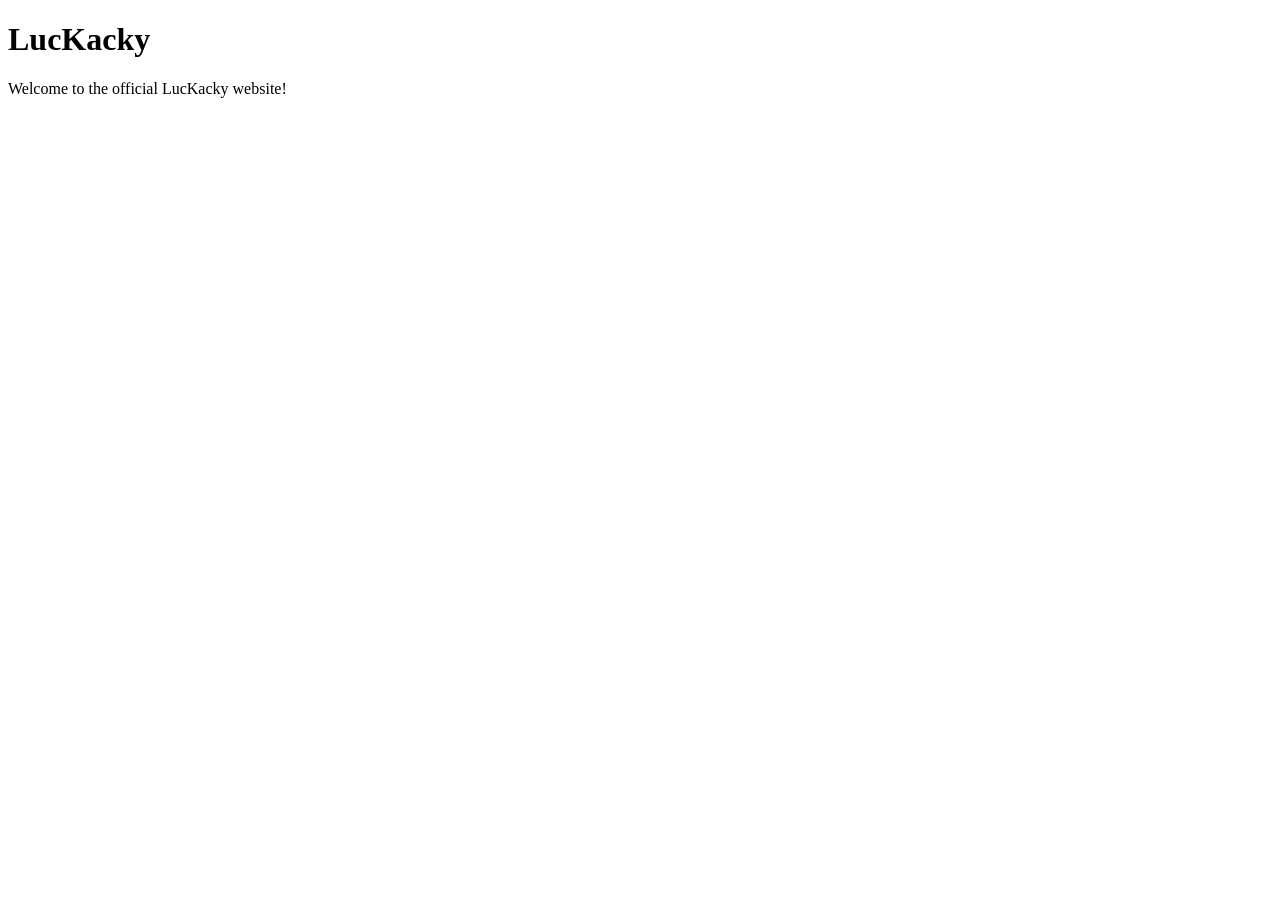
==== index.html @ ae0cadf9 "Create index.html" ====
<!DOCTYPE html>
<html lang="en">
<head>
    <meta charset="UTF-8">
    <title>LucKacky</title>
</head>

<body>

    <h1>LucKacky</h1>

    <p>Welcome to the official LucKacky website!</p>

</body>
</html>
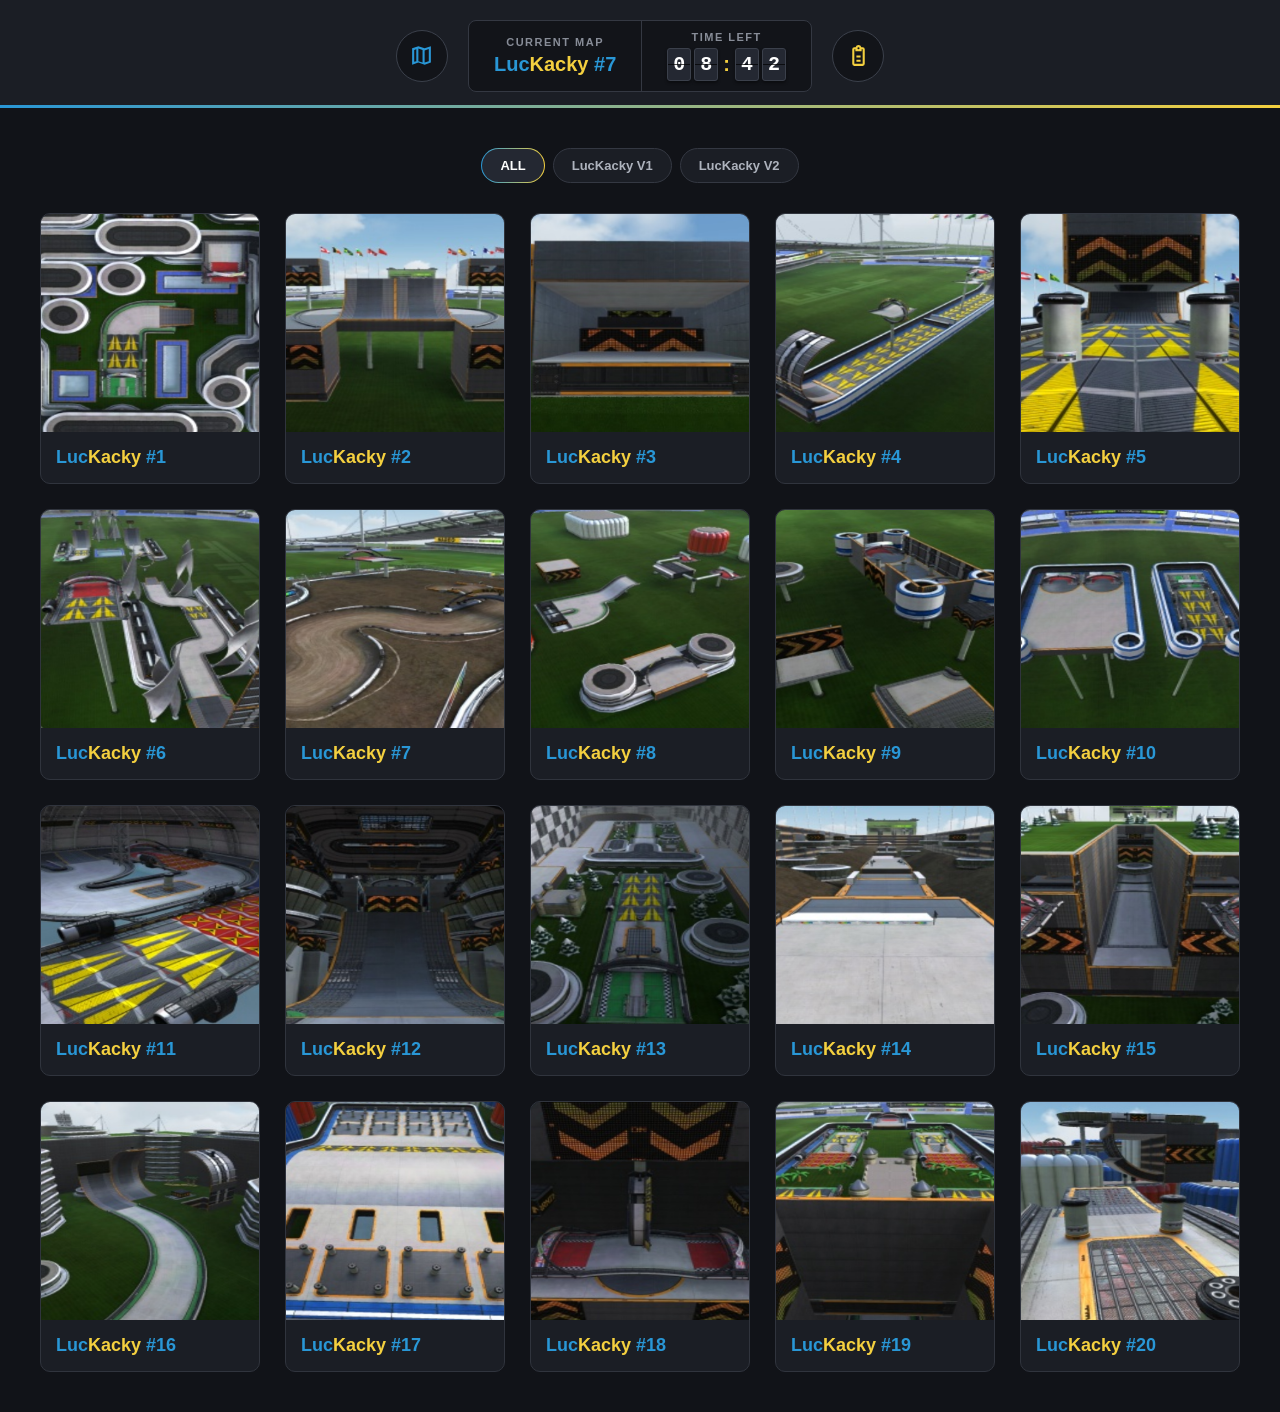
==== commit 28912944: "Update website" ====
--- a/index.html
+++ b/index.html
@@ -1,15 +1,135 @@
 <!DOCTYPE html>
 <html lang="en">
+
 <head>
     <meta charset="UTF-8">
+    <meta name="viewport" content="width=device-width, initial-scale=1.0">
     <title>LucKacky</title>
+    <link rel="stylesheet" href="style.css">
 </head>
 
 <body>
 
-    <h1>LucKacky</h1>
+    <!-- Bandeau supérieur -->
+    <header id="site-header"></header>
 
-    <p>Welcome to the official LucKacky website!</p>
+    <!-- Contenu principal -->
+    <main>
+
+        <div class="map-filters">
+            <button class="filter-button active" data-filter="all">ALL</button>
+            <button class="filter-button" data-filter="v1">LucKacky V1</button>
+            <button class="filter-button" data-filter="v2">LucKacky V2</button>
+        </div>
+
+        <div class="map-grid">
+
+    <div class="map-card" data-version="v1">
+        <img class="map-thumbnail" src="images/map1.png" alt="LucKacky #1">
+        <h3><span class="blue">Luc</span><span class="yellow">Kacky</span> <span class="blue">#1</span></h3>
+    </div>
+
+    <div class="map-card" data-version="v1">
+        <img class="map-thumbnail" src="images/map2.png" alt="LucKacky #2">
+        <h3><span class="blue">Luc</span><span class="yellow">Kacky</span> <span class="blue">#2</span></h3>
+    </div>
+
+    <div class="map-card" data-version="v1">
+        <img class="map-thumbnail" src="images/map3.png" alt="LucKacky #3">
+        <h3><span class="blue">Luc</span><span class="yellow">Kacky</span> <span class="blue">#3</span></h3>
+    </div>
+
+    <div class="map-card" data-version="v1">
+        <img class="map-thumbnail" src="images/map4.png" alt="LucKacky #4">
+        <h3><span class="blue">Luc</span><span class="yellow">Kacky</span> <span class="blue">#4</span></h3>
+    </div>
+
+    <div class="map-card" data-version="v1">
+        <img class="map-thumbnail" src="images/map5.png" alt="LucKacky #5">
+        <h3><span class="blue">Luc</span><span class="yellow">Kacky</span> <span class="blue">#5</span></h3>
+    </div>
+
+    <div class="map-card" data-version="v1">
+        <img class="map-thumbnail" src="images/map6.png" alt="LucKacky #6">
+        <h3><span class="blue">Luc</span><span class="yellow">Kacky</span> <span class="blue">#6</span></h3>
+    </div>
+
+    <div class="map-card" data-version="v1">
+        <img class="map-thumbnail" src="images/map7.png" alt="LucKacky #7">
+        <h3><span class="blue">Luc</span><span class="yellow">Kacky</span> <span class="blue">#7</span></h3>
+    </div>
+
+    <div class="map-card" data-version="v1">
+        <img class="map-thumbnail" src="images/map8.png" alt="LucKacky #8">
+        <h3><span class="blue">Luc</span><span class="yellow">Kacky</span> <span class="blue">#8</span></h3>
+    </div>
+
+    <div class="map-card" data-version="v1">
+        <img class="map-thumbnail" src="images/map9.png" alt="LucKacky #9">
+        <h3><span class="blue">Luc</span><span class="yellow">Kacky</span> <span class="blue">#9</span></h3>
+    </div>
+
+    <div class="map-card" data-version="v1">
+        <img class="map-thumbnail" src="images/map10.png" alt="LucKacky #10">
+        <h3><span class="blue">Luc</span><span class="yellow">Kacky</span> <span class="blue">#10</span></h3>
+    </div>
+
+    <div class="map-card" data-version="v2">
+        <img class="map-thumbnail" src="images/map11.png" alt="LucKacky #11">
+        <h3><span class="blue">Luc</span><span class="yellow">Kacky</span> <span class="blue">#11</span></h3>
+    </div>
+
+    <div class="map-card" data-version="v2">
+        <img class="map-thumbnail" src="images/map12.png" alt="LucKacky #12">
+        <h3><span class="blue">Luc</span><span class="yellow">Kacky</span> <span class="blue">#12</span></h3>
+    </div>
+
+    <div class="map-card" data-version="v2">
+        <img class="map-thumbnail" src="images/map13.png" alt="LucKacky #13">
+        <h3><span class="blue">Luc</span><span class="yellow">Kacky</span> <span class="blue">#13</span></h3>
+    </div>
+
+    <div class="map-card" data-version="v2">
+        <img class="map-thumbnail" src="images/map14.png" alt="LucKacky #14">
+        <h3><span class="blue">Luc</span><span class="yellow">Kacky</span> <span class="blue">#14</span></h3>
+    </div>
+
+    <div class="map-card" data-version="v2">
+        <img class="map-thumbnail" src="images/map15.png" alt="LucKacky #15">
+        <h3><span class="blue">Luc</span><span class="yellow">Kacky</span> <span class="blue">#15</span></h3>
+    </div>
+
+    <div class="map-card" data-version="v2">
+        <img class="map-thumbnail" src="images/map16.png" alt="LucKacky #16">
+        <h3><span class="blue">Luc</span><span class="yellow">Kacky</span> <span class="blue">#16</span></h3>
+    </div>
+
+    <div class="map-card" data-version="v2">
+        <img class="map-thumbnail" src="images/map17.png" alt="LucKacky #17">
+        <h3><span class="blue">Luc</span><span class="yellow">Kacky</span> <span class="blue">#17</span></h3>
+    </div>
+
+    <div class="map-card" data-version="v2">
+        <img class="map-thumbnail" src="images/map18.png" alt="LucKacky #18">
+        <h3><span class="blue">Luc</span><span class="yellow">Kacky</span> <span class="blue">#18</span></h3>
+    </div>
+
+    <div class="map-card" data-version="v2">
+        <img class="map-thumbnail" src="images/map19.png" alt="LucKacky #19">
+        <h3><span class="blue">Luc</span><span class="yellow">Kacky</span> <span class="blue">#19</span></h3>
+    </div>
+
+    <div class="map-card" data-version="v2">
+        <img class="map-thumbnail" src="images/map20.png" alt="LucKacky #20">
+        <h3><span class="blue">Luc</span><span class="yellow">Kacky</span> <span class="blue">#20</span></h3>
+    </div>
+
+</div>
+
+    </main>
+
+    <script src="script.js"></script>
 
 </body>
-</html>
+
+</html>
--- a/style.css
+++ b/style.css
@@ -0,0 +1,490 @@
+* {
+    box-sizing: border-box;
+}
+
+body {
+    margin: 0;
+    background-color: #111318;
+    color: white;
+    font-family: Arial, sans-serif;
+}
+
+/* ========================================
+   BANDEAU SUPERIEUR
+   ======================================== */
+
+header {
+    position: sticky;
+    top: 0;
+    z-index: 1000;
+
+    padding: 18px 40px 15px;
+
+    background-color: #1b1e25;
+}
+
+/* Ligne supérieure */
+
+.header-top {
+    display: flex;
+    align-items: center;
+    justify-content: center;
+
+    gap: 20px;
+
+    min-height: 75px;
+}
+
+
+/* ========================================
+   CURRENT MAP + TIME LEFT
+   ======================================== */
+
+.current-info {
+    display: flex;
+    align-items: stretch;
+
+    background-color: #121419;
+
+    border: 1px solid #343842;
+    border-radius: 8px;
+
+    overflow: hidden;
+}
+
+.round-nav-button {
+    width: 52px;
+    height: 52px;
+
+    display: flex;
+    align-items: center;
+    justify-content: center;
+
+    padding: 0;
+
+    border: 1px solid #3b404b;
+    border-radius: 50%;
+
+    background-color: #121419;
+    color: white;
+
+    font-size: 25px;
+
+    cursor: pointer;
+
+    transition:
+        transform 0.2s,
+        border-color 0.2s,
+        background-color 0.2s;
+}
+
+.round-nav-button:hover {
+    transform: scale(1.08);
+
+    border-color: #2997d6;
+    background-color: #242832;
+}
+
+
+/* Parties Current Map et Time Left */
+
+.current-map,
+.time-left {
+    display: flex;
+    flex-direction: column;
+    align-items: center;
+    justify-content: center;
+
+    padding: 10px 25px;
+}
+
+
+/* Séparation entre Map et Timer */
+
+.time-left {
+    border-left: 1px solid #343842;
+}
+
+
+/* Petits titres */
+
+.info-title {
+    margin-bottom: 5px;
+
+    color: #888d98;
+
+    font-size: 11px;
+    font-weight: bold;
+    letter-spacing: 1.5px;
+}
+
+
+/* Nom de la map */
+
+.current-map-name {
+    font-size: 20px;
+    font-weight: bold;
+}
+
+
+/* ========================================
+   HORLOGE
+   ======================================== */
+
+.flip-clock {
+    display: flex;
+    align-items: center;
+
+    gap: 3px;
+}
+
+
+/* Chaque chiffre */
+
+.flip-clock span {
+    position: relative;
+
+    min-width: 22px;
+    padding: 4px 5px;
+
+    text-align: center;
+
+    color: white;
+    background-color: #242832;
+
+    border: 1px solid #3b404b;
+    border-radius: 3px;
+
+    font-family: "Courier New", monospace;
+    font-size: 20px;
+    font-weight: bold;
+
+    box-shadow: 0 2px 3px rgba(0, 0, 0, 0.4);
+}
+
+
+/* Ligne horizontale typique des anciennes horloges */
+
+.flip-clock span::after {
+    content: "";
+
+    position: absolute;
+
+    left: 0;
+    top: 50%;
+
+    width: 100%;
+    height: 1px;
+
+    background-color: rgba(0, 0, 0, 0.7);
+}
+
+
+/* Deux points */
+
+.flip-clock b {
+    margin: 0 2px;
+
+    color: #f4d03f;
+
+    font-size: 20px;
+}
+
+/* ========================================
+   FILET BLEU -> JAUNE
+   ======================================== */
+
+header::after {
+    content: "";
+
+    position: absolute;
+
+    left: 0;
+    bottom: 0;
+
+    width: 100%;
+    height: 3px;
+
+    background: linear-gradient(
+        to right,
+        #2997d6,
+        #f4d03f
+    );
+}
+
+/* Contenu */
+
+main {
+    max-width: 1400px;
+    margin: 0 auto;
+    padding: 40px;
+}
+
+main h2 {
+    margin-top: 0;
+    font-size: 28px;
+}
+
+/* Grille des maps */
+
+.map-grid {
+    display: grid;
+    grid-template-columns: repeat(5, 1fr);
+    gap: 25px;
+}
+
+
+/* Carte d'une map */
+
+.map-card {
+    overflow: hidden;
+
+    background-color: #1b1e25;
+
+    border: 1px solid #30343d;
+    border-radius: 10px;
+
+    cursor: pointer;
+
+    transition: transform 0.2s, border-color 0.2s;
+}
+
+.map-card:hover {
+    transform: translateY(-5px);
+
+    border-color: transparent;
+
+    background:
+        linear-gradient(#1b1e25, #1b1e25) padding-box,
+        linear-gradient(to right, #2997d6, #f4d03f) border-box;
+}
+
+
+/* Thumbnail */
+
+.map-thumbnail {
+    width: 100%;
+    aspect-ratio: 1 / 1;
+
+    display: block;
+    object-fit: cover;
+
+    background-color: #292d36;
+}
+
+
+/* Nom de la map */
+
+.map-card h3 {
+    margin: 0;
+    padding: 15px;
+
+    font-size: 18px;
+}
+
+
+/* Adaptation aux petits écrans */
+
+@media (max-width: 900px) {
+
+    .map-grid {
+        grid-template-columns: repeat(2, 1fr);
+    }
+
+}
+
+@media (max-width: 600px) {
+
+    .map-grid {
+        grid-template-columns: 1fr;
+    }
+
+}
+
+.blue {
+    color: #2997d6;
+}
+
+.yellow {
+    color: #f4d03f;
+}
+
+.round-nav-button svg {
+    width: 25px;
+    height: 25px;
+
+    fill: currentColor;
+}
+
+.maps-button {
+    color: #2997d6;
+}
+
+.leaderboard-button {
+    color: #f4d03f;
+}
+
+/* ========================================
+   FILTRES DES MAPS
+   ======================================== */
+
+.map-filters {
+    display: flex;
+    justify-content: center;
+    gap: 8px;
+
+    margin-bottom: 30px;
+}
+
+.filter-button {
+    padding: 9px 18px;
+
+    color: #aeb3bd;
+    background-color: #1b1e25;
+
+    border: 1px solid #343842;
+    border-radius: 20px;
+
+    font-size: 13px;
+    font-weight: bold;
+
+    cursor: pointer;
+
+    transition: 0.2s;
+}
+
+.filter-button:hover {
+    color: white;
+    border-color: #2997d6;
+}
+
+.filter-button.active {
+    color: white;
+
+    border-color: transparent;
+
+    background:
+        linear-gradient(#242832, #242832) padding-box,
+        linear-gradient(to right, #2997d6, #f4d03f) border-box;
+}
+
+.round-nav-button {
+    text-decoration: none;
+}
+
+/* ========================================
+   PAGE MAP
+   ======================================== */
+
+.map-page {
+    max-width: 1000px;
+    margin: 0 auto;
+    padding: 40px;
+}
+
+.map-page > h1 {
+    text-align: center;
+
+    margin-top: 0;
+    margin-bottom: 40px;
+
+    font-size: 32px;
+}
+
+
+/* Sections */
+
+.map-section {
+    margin-bottom: 45px;
+}
+
+.map-section h2 {
+    margin-bottom: 15px;
+
+    font-size: 20px;
+}
+
+
+/* ========================================
+   VIDEO GPS
+   ======================================== */
+
+.video-container {
+    width: 100%;
+    aspect-ratio: 16 / 9;
+
+    background-color: #1b1e25;
+
+    border: 1px solid #30343d;
+    border-radius: 10px;
+
+    overflow: hidden;
+}
+
+.video-container iframe {
+    width: 100%;
+    height: 100%;
+
+    border: none;
+}
+
+.no-gps {
+    width: 100%;
+    height: 100%;
+
+    display: flex;
+    align-items: center;
+    justify-content: center;
+
+    color: #888d98;
+
+    font-size: 16px;
+}
+
+/* ========================================
+   LEADERBOARD D'UNE MAP
+   ======================================== */
+
+#map-leaderboard {
+    overflow: hidden;
+
+    background-color: #1b1e25;
+
+    border: 1px solid #30343d;
+    border-radius: 10px;
+}
+
+.leaderboard-row {
+    display: grid;
+
+    grid-template-columns: 70px 1fr 120px;
+
+    align-items: center;
+
+    padding: 14px 20px;
+
+    border-bottom: 1px solid #30343d;
+}
+
+.leaderboard-row:last-child {
+    border-bottom: none;
+}
+
+.leaderboard-rank {
+    color: #888d98;
+
+    font-weight: bold;
+}
+
+.leaderboard-player {
+    font-weight: bold;
+}
+
+.leaderboard-time {
+    text-align: right;
+
+    color: #f4d03f;
+
+    font-family: "Courier New", monospace;
+    font-weight: bold;
+}
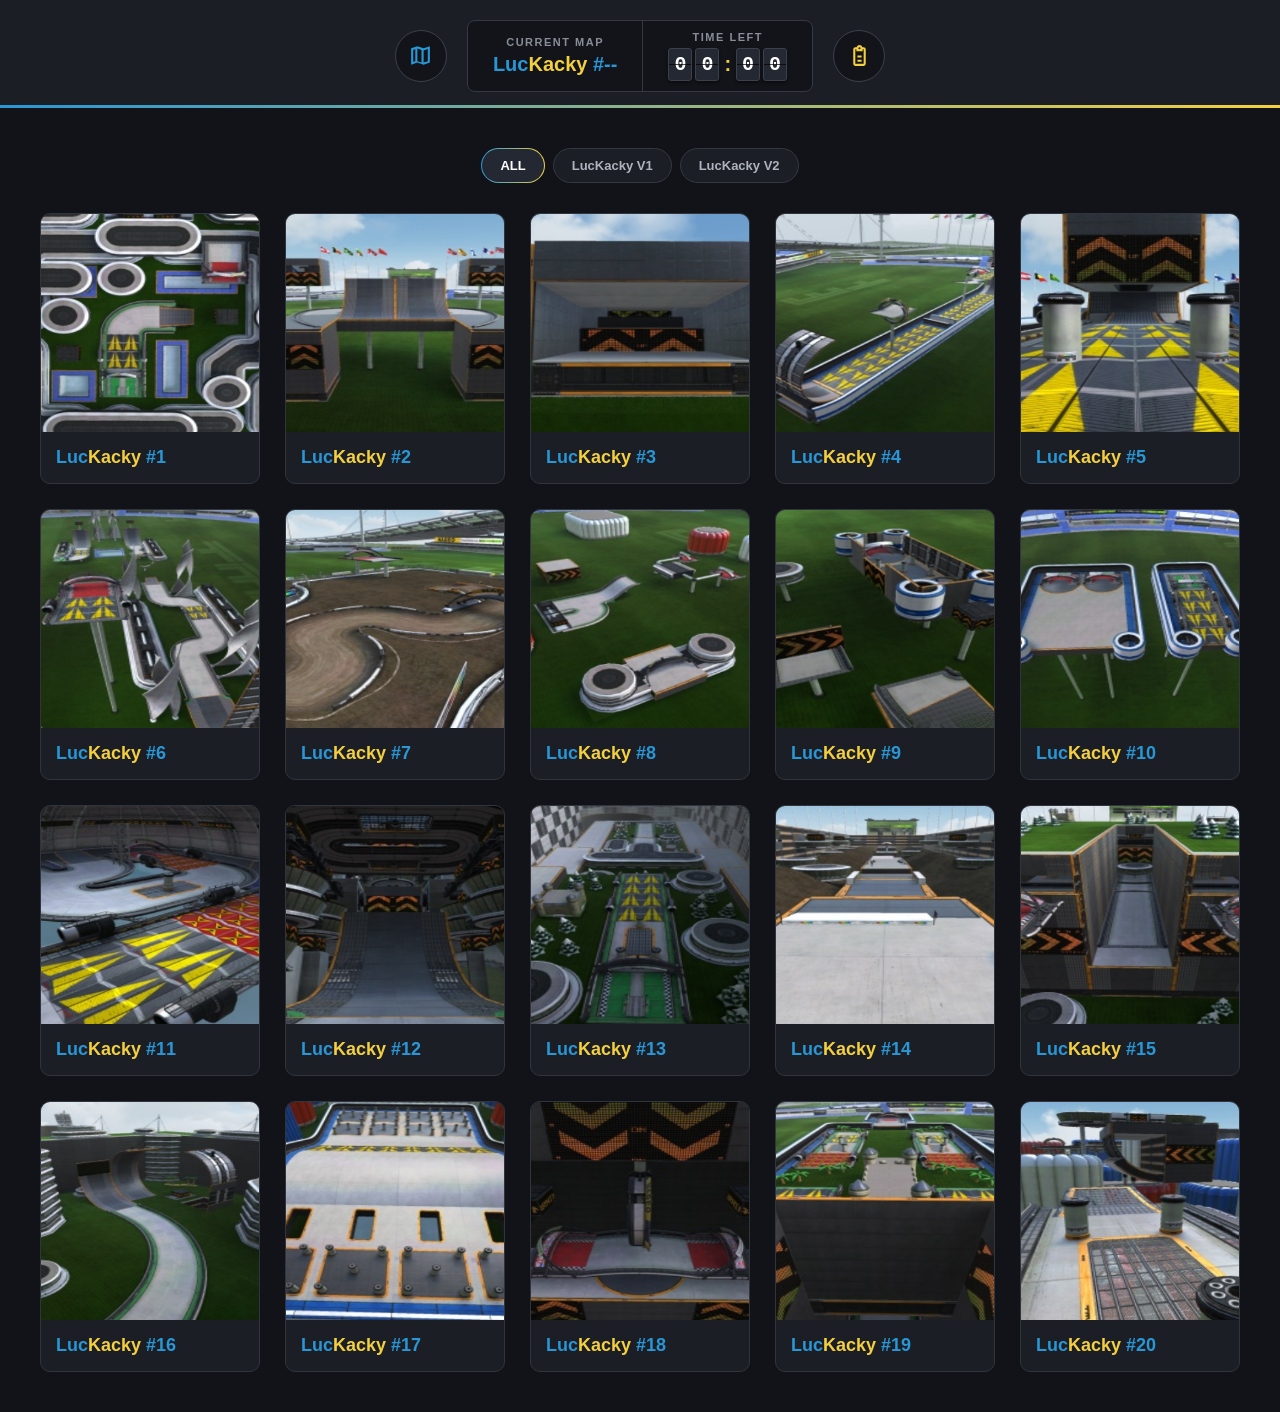
==== commit a3434743: "Add favicon and improve timer synchronization" ====
--- a/index.html
+++ b/index.html
@@ -6,6 +6,7 @@
     <meta name="viewport" content="width=device-width, initial-scale=1.0">
     <title>LucKacky</title>
     <link rel="stylesheet" href="style.css">
+    <link rel="icon" type="image/png" href="favicon.png">
 </head>
 
 <body>
--- a/style.css
+++ b/style.css
@@ -336,7 +336,8 @@
     margin-bottom: 30px;
 }
 
-.filter-button {
+.filter-button,
+.leaderboard-filter-button {
     padding: 9px 18px;
 
     color: #aeb3bd;
@@ -358,7 +359,8 @@
     border-color: #2997d6;
 }
 
-.filter-button.active {
+.filter-button.active,
+.leaderboard-filter-button.active {
     color: white;
 
     border-color: transparent;
@@ -466,6 +468,29 @@
     border-bottom: 1px solid #30343d;
 }
 
+.leaderboard-header {
+    display: grid;
+
+    grid-template-columns: 70px 1fr 120px;
+
+    align-items: center;
+
+    padding: 12px 20px;
+
+    color: #888d98;
+    background-color: #121419;
+
+    border-bottom: 1px solid #30343d;
+
+    font-size: 12px;
+    font-weight: bold;
+    letter-spacing: 1px;
+}
+
+.leaderboard-header span:last-child {
+    text-align: right;
+}
+
 .leaderboard-row:last-child {
     border-bottom: none;
 }
@@ -487,4 +512,189 @@
 
     font-family: "Courier New", monospace;
     font-weight: bold;
+}
+
+/* ========================================
+   PAGINATION LEADERBOARD
+   ======================================== */
+
+#leaderboard-pagination {
+    display: flex;
+    justify-content: flex-end;
+
+    gap: 4px;
+
+    margin-top: 10px;
+}
+
+
+.pagination-button {
+    min-width: 30px;
+    height: 30px;
+
+    padding: 0 7px;
+
+    color: #888d98;
+    background: transparent;
+
+    border: 1px solid transparent;
+    border-radius: 5px;
+
+    font-size: 13px;
+
+    cursor: pointer;
+
+    transition: 0.2s;
+}
+
+
+.pagination-button:hover:not(:disabled) {
+    color: white;
+
+    background-color: #242832;
+    border-color: #343842;
+}
+
+
+.pagination-button.active {
+    color: white;
+
+    background-color: #242832;
+    border-color: #2997d6;
+
+    font-weight: bold;
+}
+
+
+.pagination-button:disabled {
+    opacity: 0.25;
+    cursor: default;
+}
+
+/* ========================================
+   LEADERBOARD GENERAL
+   ======================================== */
+
+.global-leaderboard-page {
+    max-width: 1000px;
+    margin: 0 auto;
+    padding: 40px;
+}
+
+.global-leaderboard-page h1 {
+    margin-top: 0;
+    margin-bottom: 30px;
+
+    text-align: center;
+}
+
+
+#global-leaderboard {
+    overflow: hidden;
+
+    background-color: #1b1e25;
+
+    border: 1px solid #30343d;
+    border-radius: 10px;
+}
+
+
+.global-leaderboard-header,
+.global-leaderboard-row {
+    display: grid;
+
+    grid-template-columns: 70px 1fr 120px 120px;
+
+    align-items: center;
+
+    padding: 14px 20px;
+}
+
+
+/* Aligne FINISHES et AVERAGE avec leurs valeurs */
+.global-leaderboard-header span:nth-child(3),
+.global-leaderboard-row span:nth-child(3),
+.global-leaderboard-header span:nth-child(4),
+.global-leaderboard-row span:nth-child(4) {
+    text-align: right;
+}
+
+
+.global-leaderboard-header {
+    color: #888d98;
+    background-color: #121419;
+
+    border-bottom: 1px solid #30343d;
+
+    font-size: 12px;
+    font-weight: bold;
+    letter-spacing: 1px;
+}
+
+
+.global-leaderboard-row {
+    border-bottom: 1px solid #30343d;
+}
+
+
+.global-leaderboard-row:last-child {
+    border-bottom: none;
+}
+
+
+.global-rank {
+    color: #888d98;
+
+    font-weight: bold;
+}
+
+
+.global-player {
+    font-weight: bold;
+}
+
+
+.global-finishes,
+.global-average {
+    text-align: right;
+
+    font-weight: bold;
+}
+
+
+.global-average {
+    color: #f4d03f;
+}
+
+
+/* Pagination */
+
+#global-leaderboard-pagination {
+    display: flex;
+    justify-content: flex-end;
+
+    gap: 4px;
+
+    margin-top: 10px;
+}
+
+.leaderboard-title {
+    display: flex;
+    justify-content: center;
+}
+
+.leaderboard-title-label {
+    padding: 10px 18px;
+
+    color: white;
+    background-color: #242832;
+
+    border: 1px solid #2997d6;
+    border-radius: 6px;
+
+    font-size: 13px;
+    font-weight: bold;
+    letter-spacing: 1px;
+
+    cursor: default;
 }
